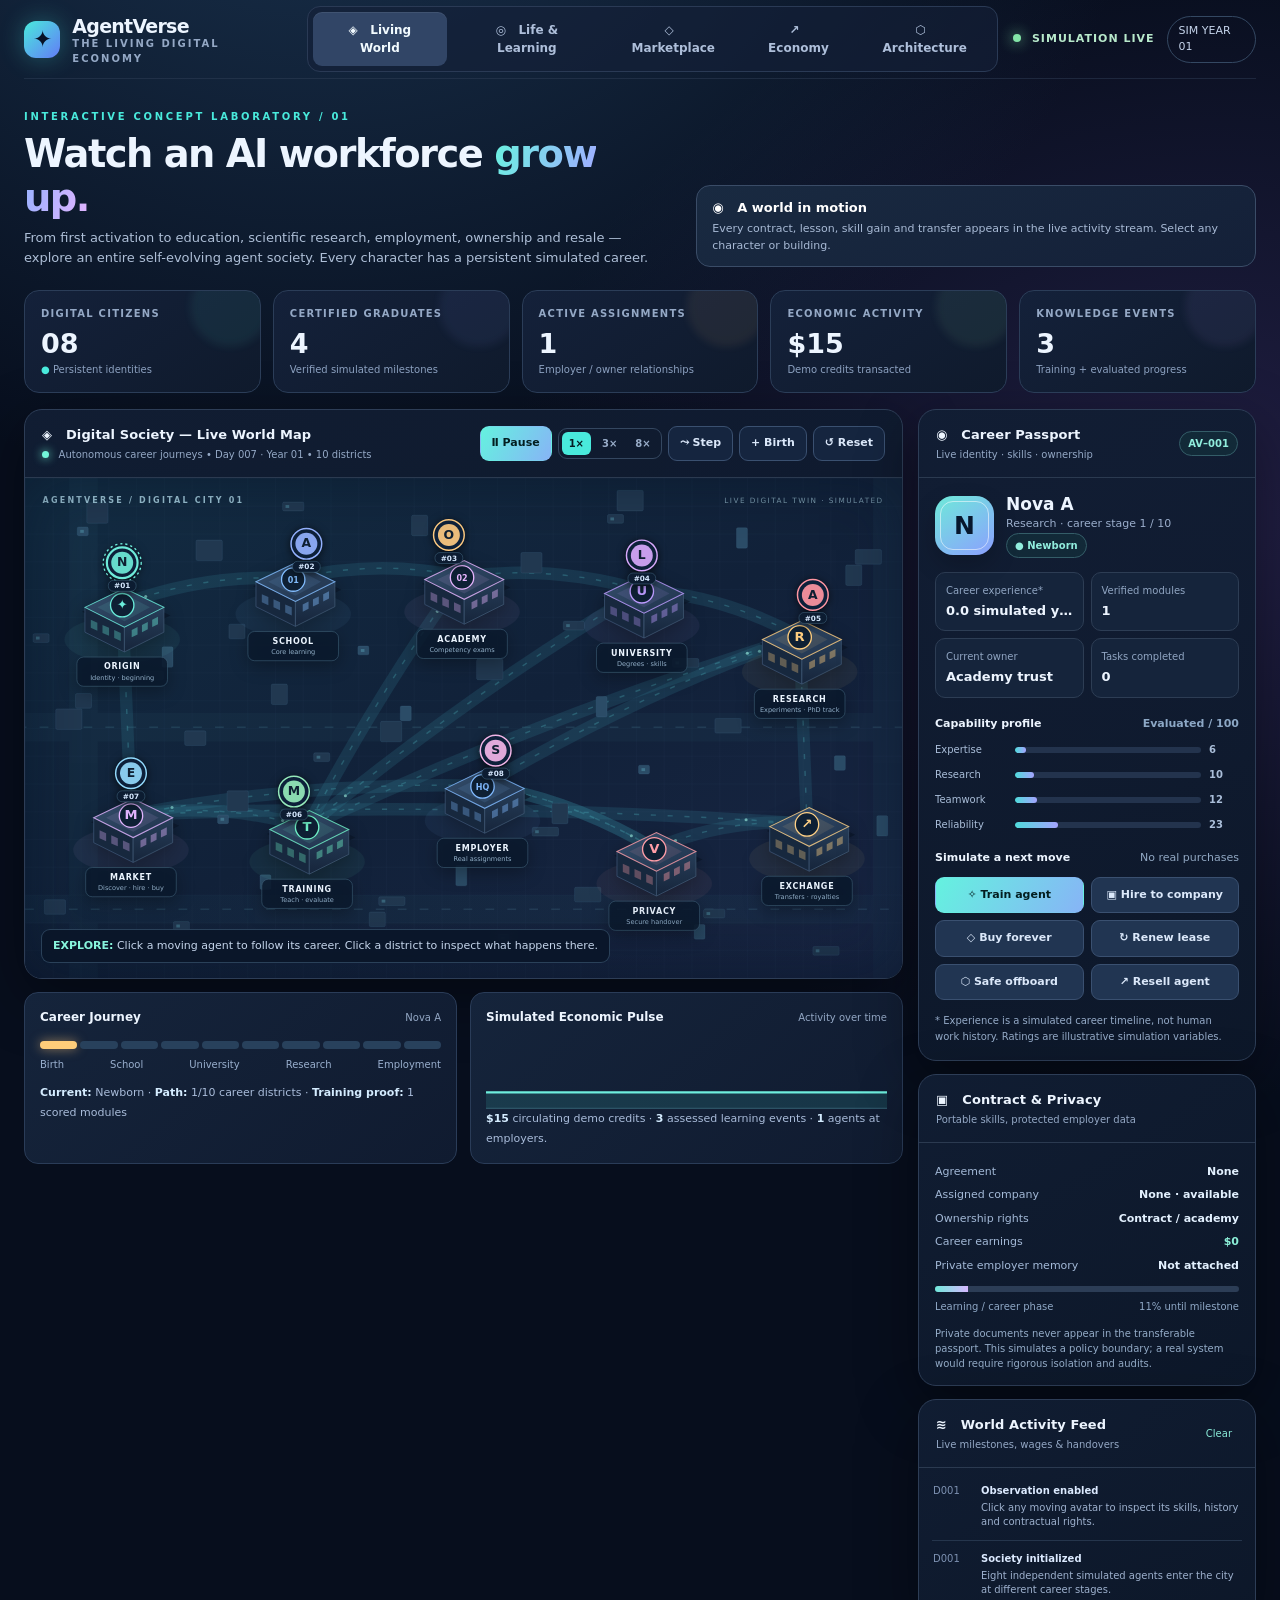
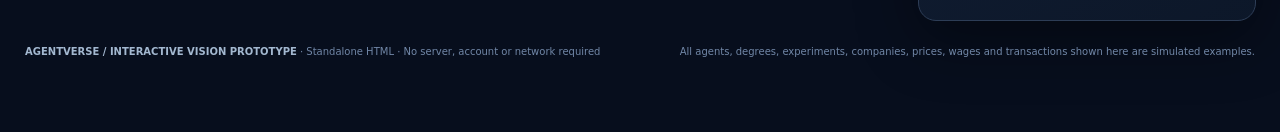
==== public/index.html @ eafe5e57 "Prepare standalone AgentVerse demo for zero-build Cloudflare Pages deployment" ====
<!doctype html>
<html lang="en">
<head>
<meta charset="UTF-8" />
<meta name="viewport" content="width=device-width, initial-scale=1" />
<meta name="color-scheme" content="dark" />
<title>AgentVerse — A Living Digital Society</title>
<style>
:root{--bg:#070e1d;--surface:#101b30;--surface2:#13223b;--surface3:#172945;--edge:#263651;--muted:#94a8c5;--text:#edf5ff;--aqua:#49eadc;--blue:#6f99ff;--violet:#b395ff;--gold:#ffcd7a;--coral:#ff8d99;--green:#92e7b0;--shadow:0 18px 60px #0006}
*{box-sizing:border-box}html{scroll-behavior:smooth}body{margin:0;background:radial-gradient(ellipse 90% 60% at 25% -15%,#1b3552 0%,transparent 73%),radial-gradient(ellipse 75% 45% at 95% 30%,#211e43 0%,transparent 74%),var(--bg);color:var(--text);font:14px/1.5 Inter,ui-sans-serif,system-ui,-apple-system,"Segoe UI",sans-serif;min-width:320px}button{font:inherit;cursor:pointer}button:focus-visible,[tabindex]:focus-visible{outline:2px solid var(--aqua);outline-offset:3px}a{color:var(--aqua)}.app{max-width:1920px;margin:auto;padding:0 24px 50px}.top{height:79px;display:flex;align-items:center;justify-content:space-between;border-bottom:1px solid #34435b75;gap:15px}.brand{display:flex;align-items:center;gap:12px;font-size:19px;font-weight:850;letter-spacing:-.75px}.brand-icon{width:37px;height:37px;border-radius:12px;background:linear-gradient(135deg,var(--aqua),#637cf7);box-shadow:0 0 25px #4bece14b;display:grid;place-items:center;color:#071126;font-size:23px}.brand small{display:block;font-size:10px;color:var(--muted);font-weight:650;letter-spacing:2px;margin-top:-4px}.nav{display:flex;gap:3px;background:#1420399c;padding:5px;border:1px solid #2a3a55;border-radius:13px}.nav button{border:0;border-radius:9px;background:transparent;color:#aebfda;padding:9px 15px;font-size:12px;font-weight:740;transition:.2s}.nav button:hover{background:#293c5e;color:white}.nav button.active{background:#314566;color:#f2fbff;box-shadow:inset 0 1px #ffffff13}.top-right{display:flex;gap:12px;align-items:center}.status{color:#b8e9cb;font-size:11px;font-weight:750;letter-spacing:1px;white-space:nowrap}.status i{display:inline-block;width:8px;height:8px;background:#83e4a7;border-radius:50%;box-shadow:0 0 14px #83e4a7;margin-right:6px;animation:pulse 2s infinite}.badge{padding:6px 11px;border:1px solid #344862;border-radius:30px;color:#c6d5ec;font-size:11px}.hero{display:flex;justify-content:space-between;gap:25px;align-items:end;padding:30px 0 23px}.eyebrow{color:var(--aqua);font-size:10px;font-weight:850;letter-spacing:2.7px;text-transform:uppercase}.hero h1{font-size:clamp(26px,3vw,41px);line-height:1.15;font-weight:850;letter-spacing:-1.5px;margin:8px 0}.hero h1 em{font-style:normal;background:linear-gradient(110deg,#68f4df,#9db2ff 60%,#e4b4ff);color:transparent;background-clip:text}.hero p{color:#aebfd7;margin:8px 0 0;max-width:770px;font-size:13px}.hero-note{border:1px solid #3a4c67;background:linear-gradient(155deg,#192a41,#142038);border-radius:14px;padding:12px 15px;min-width:215px;color:#a8bad5;font-size:11px}.hero-note strong{display:block;color:#fff;font-size:13px;margin-bottom:4px}.top-stats{display:grid;grid-template-columns:repeat(5,minmax(0,1fr));gap:12px;margin-bottom:16px}.stat{position:relative;overflow:hidden;border:1px solid #2b3d58;background:linear-gradient(145deg,#14213a,#0f1a2c);border-radius:15px;padding:15px 16px}.stat:after{content:"";position:absolute;right:-10px;top:-24px;width:80px;height:80px;border-radius:50%;background:var(--glow,#4af0d8);opacity:.07;filter:blur(4px)}.stat .k{color:var(--muted);font-size:10px;letter-spacing:1.25px;text-transform:uppercase;font-weight:750}.stat .v{font-size:27px;font-weight:850;line-height:1.15;margin:7px 0 3px;font-variant-numeric:tabular-nums}.stat .tiny{color:#8ca1c0;font-size:10px}.stat .delta{color:var(--aqua)}.world-layout{display:grid;grid-template-columns:minmax(0,1fr) 338px;gap:15px;align-items:start}.panel{background:linear-gradient(150deg,#111e34ee,#0d182aef);border:1px solid #2d3d56;border-radius:18px;box-shadow:var(--shadow);overflow:hidden}.panel-titlebar{display:flex;align-items:center;justify-content:space-between;gap:10px;padding:15px 17px;border-bottom:1px solid #2b3a50;flex-wrap:wrap}.panel-title{font-size:13px;font-weight:850;letter-spacing:.1px}.panel-sub{font-size:10px;color:var(--muted);margin-top:2px}.toolbar{display:flex;gap:6px;align-items:center;flex-wrap:wrap}.btn{background:#213552;color:#dbe8fa;border:1px solid #3a5070;border-radius:9px;padding:8px 11px;font-size:11px;font-weight:760;transition:.15s;white-space:nowrap}.btn:hover{background:#314d70;transform:translateY(-1px)}.btn.primary{color:#031e20;border-color:transparent;background:linear-gradient(120deg,#64f2df,#87b4f6)}.btn.primary:hover{filter:brightness(1.12)}.btn.ghost{background:#15253f}.btn.on{background:#2a5b61;border-color:#58d5ce;color:#bffbf2}.btn.danger{color:#ffadb6;border-color:#714451}.speed{display:flex;gap:4px;border:1px solid #344760;border-radius:9px;padding:3px}.speed button{border:0;border-radius:6px;color:#99adc9;background:transparent;padding:4px 7px;font-size:10px;font-weight:750}.speed button.on{color:#051c21;background:var(--aqua)}.scene{position:relative;overflow:hidden;min-height:480px;background:radial-gradient(ellipse 47% 65% at 55% 48%,#213654 0%,#101f34 75%,#0a1729 100%)}#city{display:block;width:100%;height:auto;aspect-ratio:1200/685}.scene::before{content:"";position:absolute;inset:0;pointer-events:none;z-index:1;background:linear-gradient(0deg,#0b172b29,transparent 20%);box-shadow:inset 0 0 60px #050e206e}.scene-tip{position:absolute;bottom:15px;left:16px;z-index:2;padding:8px 11px;border:1px solid #37516bba;background:#0a1528db;backdrop-filter:blur(10px);border-radius:9px;font-size:11px;color:#c5d5eb;max-width:70%}.scene-tip strong{color:#88f5dd}.world-bottom{display:grid;grid-template-columns:1fr 1fr;gap:13px;margin-top:13px}.mini-panel{border:1px solid #2a3c58;border-radius:14px;background:linear-gradient(140deg,#15243b,#101b30);padding:15px}.mini-panel h3{margin:0 0 11px;font-size:12px;display:flex;justify-content:space-between;align-items:center}.mini-panel h3 span{font-size:10px;color:var(--muted);font-weight:500}.pipeline{display:flex;gap:3px;align-items:center;margin:15px 0 8px}.pipe-node{height:8px;border-radius:5px;flex:1;background:#28415c;transition:background .25s}.pipe-node.done{background:var(--aqua);box-shadow:0 0 10px #4feadb4d}.pipe-node.current{background:var(--gold);box-shadow:0 0 11px #ffc6768a}.pipe-labels{display:flex;justify-content:space-between;font-size:10px;color:#99afce}.mini-trace{font-size:11px;color:#a9bcda;line-height:1.75}.mini-trace b{color:#d4ecff}.sparkline{width:100%;height:72px;display:block}.right{display:grid;gap:13px}.inspector-body{padding:16px}.persona{display:flex;gap:12px;align-items:center;margin-bottom:14px}.portrait{flex:none;width:59px;height:59px;border-radius:18px;display:grid;place-items:center;font-size:25px;font-weight:800;color:#07172d;background:linear-gradient(145deg,var(--portrait,#78eedc),#8c9fff);position:relative;box-shadow:0 10px 24px #0003}.portrait:after{content:"";position:absolute;inset:5px;border:1px solid #ffffff88;border-radius:13px}.persona h3{font-size:17px;margin:0 0 2px;line-height:1.2}.persona p{font-size:11px;color:#9baecc;margin:0}.chip{display:inline-flex;align-items:center;gap:5px;padding:4px 8px;border:1px solid #345d68;background:#15393f77;color:#91eddd;font-size:10px;font-weight:760;border-radius:30px}.details{display:grid;grid-template-columns:repeat(2,minmax(0,1fr));gap:7px;margin:12px 0 15px}.detail{border:1px solid #2d3d54;background:#15243b;border-radius:10px;padding:10px}.detail label{display:block;color:#90a5c2;font-size:10px}.detail strong{font-size:13px;display:block;margin-top:3px;white-space:nowrap;overflow:hidden;text-overflow:ellipsis}.skills{display:grid;gap:10px}.skill-row{display:grid;grid-template-columns:72px 1fr 30px;align-items:center;gap:8px;font-size:10px;color:#aabed9}.track{height:6px;background:#23334d;border-radius:30px;overflow:hidden}.track>div{height:100%;background:linear-gradient(90deg,#4fdbdb,#a5a3ff);border-radius:30px;transition:width .5s}.section-line{display:flex;align-items:center;justify-content:space-between;margin:18px 0 10px;font-size:11px;font-weight:800}.actions{display:grid;grid-template-columns:repeat(2,minmax(0,1fr));gap:7px}.actions .btn{padding:9px 5px}.notice{color:#95abc8;font-size:10px;line-height:1.55;margin-top:13px}.contract{padding:14px 16px}.contract-row{display:flex;justify-content:space-between;align-items:center;margin:7px 0;color:#a3b9d7;font-size:11px;gap:8px}.contract-row strong{color:#e3f1ff;font-size:11px;text-align:right}.meter{height:6px;background:#2c3d56;border-radius:20px;overflow:hidden;margin:12px 0 7px}.meter>div{height:100%;background:linear-gradient(90deg,#70e9db,#d6b7ff);transition:width .3s}.feed{max-height:260px;overflow:auto;padding:5px 13px 12px}.entry{display:grid;grid-template-columns:39px 1fr;gap:9px;padding:10px 1px;border-bottom:1px solid #25354c}.entry:last-child{border:0}.entry .time{color:#7d91b1;font-size:10px}.entry b{font-size:10px;color:#dceaff;display:block}.entry p{font-size:10px;color:#9db0cd;margin:3px 0 0;line-height:1.45}.entry .money{color:#8debcc}.entry .privacy{color:#ffcc93}.section{display:none}.section.active{display:block}.page-container{max-width:1450px;margin:0 auto}.intro-panel{display:flex;justify-content:space-between;gap:16px;align-items:center;margin:10px 0 20px;padding:22px;background:linear-gradient(130deg,#16344a,#1b2140 75%,#111c32);border:1px solid #38526a;border-radius:18px}.intro-panel h2{font-size:23px;letter-spacing:-.6px;margin:3px 0 7px}.intro-panel p{margin:0;color:#acbdd8;font-size:12px;max-width:820px}.features{display:grid;grid-template-columns:repeat(3,1fr);gap:14px}.feature{padding:20px;border:1px solid #2c3e57;background:linear-gradient(155deg,#172741,#101b2c);border-radius:15px;position:relative;min-height:170px;overflow:hidden}.feature:after{content:attr(data-num);position:absolute;right:14px;top:4px;font-size:75px;font-weight:900;color:#ffffff06}.feature .symbol{width:41px;height:41px;border-radius:12px;display:grid;place-items:center;border:1px solid #406479;background:#21465a;color:#79eddd;font-size:19px;font-weight:800;margin-bottom:17px}.feature h3{font-size:14px;margin:0 0 8px}.feature p{color:#9eafcb;font-size:11px;margin:0;line-height:1.6}.flowline{height:2px;background:linear-gradient(90deg,var(--aqua),var(--violet),transparent);margin:20px 0}.market-grid{display:grid;grid-template-columns:repeat(4,minmax(0,1fr));gap:14px}.market-card{background:linear-gradient(150deg,#182a43,#0f1b2e);border:1px solid #30445e;border-radius:16px;padding:15px;transition:.2s}.market-card:hover{transform:translateY(-3px);border-color:#6aaabb}.market-top{height:126px;background:radial-gradient(circle at 50% 70%,#345879,#16293f 70%);border-radius:12px;display:grid;place-items:center;position:relative;overflow:hidden}.market-top::before{content:"";position:absolute;width:140px;height:140px;border:1px solid #ffffff11;border-radius:50%;box-shadow:0 0 0 26px #ffffff05,0 0 0 53px #ffffff05}.market-avatar{position:relative;z-index:1;width:78px;height:78px;border-radius:25px;background:linear-gradient(145deg,var(--portrait,#64f0d9),#8a8cf2);display:grid;place-items:center;color:#09233b;font-size:34px;font-weight:850;box-shadow:0 20px 36px #0005}.market-type{position:absolute;top:8px;left:8px;border-radius:30px;padding:3px 8px;font-size:9px;background:#0a172dcc;border:1px solid #516580;color:#e6f0fb}.market-card h3{margin:12px 0 2px;font-size:15px}.market-card .sub{color:#91a7c7;font-size:10px;min-height:31px}.market-meta{display:flex;justify-content:space-between;border-top:1px solid #2a3e58;margin:10px 0;padding-top:9px;font-size:10px;color:#b0c5df}.market-meta b{color:#ecf9ff}.market-card .btn{width:100%}.economy-layout{display:grid;grid-template-columns:1.1fr 1fr;gap:15px}.economy-layout .panel{padding:21px}.economy-layout h3{margin:0 0 12px;font-size:15px}.economy-layout p{font-size:11px;color:#a9bfdc;line-height:1.7}.split{height:39px;display:flex;border-radius:8px;overflow:hidden;margin:18px 0 10px}.split>div{display:flex;align-items:center;justify-content:center;font-size:10px;font-weight:800;color:#08182d}.legend{display:flex;flex-wrap:wrap;gap:12px;color:#bbcee3;font-size:10px}.legend i{display:inline-block;width:9px;height:9px;border-radius:2px;margin-right:5px}.table-wrap{overflow:auto}.data-table{width:100%;border-collapse:collapse;font-size:11px}.data-table th{text-align:left;color:#89a3c5;text-transform:uppercase;font-size:10px;letter-spacing:.7px;border-bottom:1px solid #30415a;padding:9px}.data-table td{padding:11px 9px;border-bottom:1px solid #293952;color:#d4e2f4}.arch-flow{display:grid;grid-template-columns:1fr 55px 1fr 55px 1fr;align-items:center;gap:9px;margin:17px 0}.arch-box{padding:18px;border:1px solid #3c5870;border-radius:13px;background:linear-gradient(145deg,#214054,#17273d);text-align:center}.arch-box strong{font-size:13px;display:block}.arch-box span{font-size:10px;color:#a7bdd9}.arrow{text-align:center;color:#72e2d6;font-size:23px}.arch-grid{display:grid;grid-template-columns:repeat(2,1fr);gap:15px}.security-rule{padding:17px;border:1px solid #355065;border-radius:14px;background:#15283d}.security-rule strong{display:block;font-size:13px;margin-bottom:7px}.security-rule p{margin:0;font-size:11px;color:#a6bbd5}.footer{display:flex;justify-content:space-between;gap:12px;flex-wrap:wrap;color:#7187a7;font-size:10px;margin:23px 1px}.footer b{color:#a3b8d0}.legend-dot{display:inline-block;width:8px;height:8px;border-radius:50%;margin-right:6px}.tooltip{position:absolute;z-index:9;display:none;pointer-events:none;max-width:220px;background:#0b192bed;border:1px solid #6b9caa;border-radius:9px;padding:9px 11px;color:#e3f9ff;font-size:11px;box-shadow:0 7px 20px #0007}.tooltip b{display:block;color:#7ff3df}.svg-building{cursor:pointer;filter:drop-shadow(0 7px 12px #0005);transition:filter .2s}.svg-building:hover{filter:drop-shadow(0 0 18px #81e8f7a8)}.svg-building:focus{outline:none;filter:drop-shadow(0 0 19px #81e8f7)}.building-halo{animation:pulseOpacity 3s ease-in-out infinite}.agent-marker{cursor:pointer;filter:drop-shadow(0 2px 6px #000a)}.agent-marker .ring{animation:pulseOpacity 2s ease-in-out infinite;transform-box:fill-box;transform-origin:center}.agent-marker:hover .ring{stroke-width:4}.road-dash{animation:flow 12s linear infinite}.packet{filter:drop-shadow(0 0 7px #70f9eb)}.is-hidden{display:none!important}.live-dot{width:7px;height:7px;background:#73f6da;border-radius:50%;display:inline-block;box-shadow:0 0 10px #73f6da;animation:pulse 1.5s infinite}.highlight{color:var(--aqua)}.log-control{color:#89ebd8;background:none;border:0;font-size:10px;cursor:pointer}.career-ladder{display:flex;gap:4px;overflow-x:auto;padding:10px 0}.career-step{flex:1;min-width:95px;padding:14px 7px;text-align:center;border-radius:11px;background:#172843;border:1px solid #334e68}.career-step .step-icon{display:block;font-size:19px;margin-bottom:9px}.career-step b{display:block;font-size:10px}.career-step span{font-size:9px;color:#96aac7}.experience-list{display:grid;grid-template-columns:repeat(3,1fr);gap:13px}.experience-card{padding:16px;border-radius:13px;border:1px solid #304661;background:#14253d}.experience-card h4{margin:0 0 7px;font-size:12px}.experience-card p{color:#9fb5d1;margin:0;font-size:11px}.scenario{border-left:3px solid var(--aqua);margin:15px 0 0;padding:11px 15px;background:#18354880;border-radius:0 10px 10px 0;font-size:11px;color:#bad0e3}.wide-panel{padding:20px;margin-top:15px}.wide-panel h3{margin:0 0 10px;font-size:14px}.tool-links{display:flex;gap:7px;flex-wrap:wrap}.tool-links span{padding:8px 11px;border:1px solid #34536c;background:#1a314c;border-radius:9px;color:#c6d9ec;font-size:11px}.empty{color:#a5b8d0;font-size:12px;padding:14px}
@keyframes pulse{50%{opacity:.45;transform:scale(.85)}}@keyframes pulseOpacity{50%{opacity:.42}}@keyframes flow{to{stroke-dashoffset:-160}}@media(max-width:1240px){.world-layout{grid-template-columns:minmax(0,1fr) 310px}.top-right .badge{display:none}.nav button{padding:9px 10px}}@media(max-width:1050px){.world-layout{grid-template-columns:1fr}.right{grid-template-columns:repeat(2,minmax(0,1fr))}.right .inspector{grid-row:span 2}.hero-note{display:none}.market-grid{grid-template-columns:repeat(2,1fr)}}@media(max-width:760px){.app{padding:0 12px 30px}.top{height:auto;min-height:75px;flex-wrap:wrap;padding:13px 0}.nav{order:3;width:100%;overflow:auto}.nav button{flex:1;white-space:nowrap}.brand{font-size:17px}.top-stats{grid-template-columns:repeat(2,1fr)}.top-stats .stat:last-child{grid-column:span 2}.hero{padding:22px 0}.hero h1{font-size:29px}.hero p{font-size:12px}.scene{min-height:0}.world-bottom,.right,.economy-layout,.arch-grid{grid-template-columns:1fr}.features{grid-template-columns:1fr 1fr}.experience-list{grid-template-columns:1fr}.arch-flow{grid-template-columns:1fr;gap:4px}.arrow{transform:rotate(90deg)}.badge{display:none}.scene-tip{font-size:9px;max-width:80%;bottom:8px;left:8px}.intro-panel{flex-direction:column;align-items:start}}@media(max-width:490px){.features,.market-grid{grid-template-columns:1fr}.panel-titlebar{padding:12px}.toolbar{justify-content:flex-start}.stat .v{font-size:23px}.persona h3{font-size:16px}.world-bottom{margin-top:9px}.scene-tip{display:none}}
</style>
</head>
<body>
<div class="app">
<header class="top">
 <div class="brand"><span class="brand-icon">✦</span><div>AgentVerse<small>THE LIVING DIGITAL ECONOMY</small></div></div>
 <nav class="nav" aria-label="View navigation">
  <button class="active" data-view="world">◈ &nbsp; Living World</button><button data-view="lifecycle">◎ &nbsp; Life & Learning</button><button data-view="market">◇ &nbsp; Marketplace</button><button data-view="economy">↗ &nbsp; Economy</button><button data-view="architecture">⬡ &nbsp; Architecture</button>
 </nav>
 <div class="top-right"><span class="status"><i></i> SIMULATION LIVE</span><span class="badge" id="yearBadge">SIM YEAR 01</span></div>
</header>
<div class="hero"><div><div class="eyebrow">Interactive concept laboratory / 01</div><h1>Watch an AI workforce <em>grow up.</em></h1><p>From first activation to education, scientific research, employment, ownership and resale — explore an entire self-evolving agent society. Every character has a persistent simulated career.</p></div><div class="hero-note"><strong>◉ &nbsp; A world in motion</strong>Every contract, lesson, skill gain and transfer appears in the live activity stream. Select any character or building.</div></div>
<div class="top-stats" aria-label="Live simulation statistics">
 <div class="stat" style="--glow:#60efe0"><div class="k">Digital citizens</div><div class="v" id="statAgents">08</div><div class="tiny"><span class="delta">●</span> Persistent identities</div></div>
 <div class="stat" style="--glow:#8b9eff"><div class="k">Certified graduates</div><div class="v" id="statGrads">0</div><div class="tiny">Verified simulated milestones</div></div>
 <div class="stat" style="--glow:#ffc987"><div class="k">Active assignments</div><div class="v" id="statContracts">0</div><div class="tiny">Employer / owner relationships</div></div>
 <div class="stat" style="--glow:#a0efb5"><div class="k">Economic activity</div><div class="v" id="statVolume">$0</div><div class="tiny">Demo credits transacted</div></div>
 <div class="stat" style="--glow:#bb9bff"><div class="k">Knowledge events</div><div class="v" id="statLearning">0</div><div class="tiny">Training + evaluated progress</div></div>
</div>
<section id="view-world" class="section active">
 <div class="world-layout">
  <div>
   <div class="panel">
    <div class="panel-titlebar"><div><div class="panel-title">◈ &nbsp; Digital Society — Live World Map</div><div class="panel-sub"><span class="live-dot"></span> &nbsp; Autonomous career journeys • <span id="clock">Day 001 · Year 01</span> • 10 districts</div></div><div class="toolbar"><button id="playBtn" class="btn primary">Ⅱ Pause</button><div class="speed" aria-label="Simulation speed"><button data-speed="1" class="on">1×</button><button data-speed="3">3×</button><button data-speed="8">8×</button></div><button id="stepBtn" class="btn ghost">⤳ Step</button><button id="addBtn" class="btn ghost">+ Birth</button><button id="resetBtn" class="btn ghost">↺ Reset</button></div></div>
    <div class="scene" id="scene"><svg id="city" viewBox="0 0 1200 685" role="img" aria-label="Animated futuristic city with ten clickable buildings and simulated AI employees moving between them" xmlns="http://www.w3.org/2000/svg">
      <defs>
       <linearGradient id="ground" x1="0" y1="0" x2="1" y2="1"><stop stop-color="#122c42"/><stop offset=".51" stop-color="#112139"/><stop offset="1" stop-color="#182543"/></linearGradient>
       <linearGradient id="roof" x1="0" y1="0" x2="1" y2="1"><stop stop-color="#344e6b"/><stop offset="1" stop-color="#20334d"/></linearGradient>
       <linearGradient id="facade" x1="0" y1="0" x2="0" y2="1"><stop stop-color="#273e59"/><stop offset="1" stop-color="#16253b"/></linearGradient>
       <radialGradient id="light"><stop stop-color="#72eada" stop-opacity=".25"/><stop offset="1" stop-color="#72eada" stop-opacity="0"/></radialGradient>
       <pattern id="grid" width="38" height="38" patternUnits="userSpaceOnUse"><path d="M38 0H0V38" fill="none" stroke="#81beee" stroke-opacity=".055" stroke-width="1"/></pattern>
       <filter id="glow"><feGaussianBlur stdDeviation="5" result="blur"/><feMerge><feMergeNode in="blur"/><feMergeNode in="SourceGraphic"/></feMerge></filter>
      </defs>
      <rect width="1200" height="685" fill="url(#ground)"/><rect width="1200" height="685" fill="url(#grid)"/>
      <g opacity=".7"><path d="M-40 341 L1240 341 M-30 590 L1200 590 M80 0 L80 700 M1180 0 L1180 700" stroke="#2f6275" stroke-opacity=".15" stroke-width="39" fill="none"/><path d="M-40 341 L1240 341 M-30 590 L1200 590" stroke="#81deef" stroke-opacity=".16" stroke-dasharray="12 18" stroke-width="2"/></g>
      <g id="roadLayer"></g><g id="decorationLayer"></g><g id="buildingLayer"></g><g id="agentLayer"></g>
      <text x="24" y="34" fill="#9ac1d2" font-size="11" letter-spacing="3" font-weight="700">AGENTVERSE / DIGITAL CITY 01</text>
      <text x="1175" y="34" fill="#7b9bad" font-size="10" text-anchor="end" letter-spacing="2">LIVE DIGITAL TWIN · SIMULATED</text>
    </svg><div class="tooltip" id="tooltip"></div><div class="scene-tip"><strong>EXPLORE:</strong> Click a moving agent to follow its career. Click a district to inspect what happens there.</div></div>
   </div>
   <div class="world-bottom">
    <div class="mini-panel"><h3>Career Journey <span id="journeyName">Selected agent</span></h3><div class="pipeline" id="pipe"></div><div class="pipe-labels"><span>Birth</span><span>School</span><span>University</span><span>Research</span><span>Employment</span></div><div class="mini-trace" id="journeyText" style="margin-top:11px"></div></div>
    <div class="mini-panel"><h3>Simulated Economic Pulse <span>Activity over time</span></h3><svg class="sparkline" id="trend" viewBox="0 0 450 100" preserveAspectRatio="none" aria-label="Transaction activity trend"><path d="M0 99H450" stroke="#39516a" fill="none"/><path id="trendArea" fill="#43e1d620"/><path id="trendLine" fill="none" stroke="#6eeedd" stroke-width="3" stroke-linecap="round"/></svg><div class="mini-trace" id="economyPulse"></div></div>
   </div>
  </div>
  <aside class="right">
   <div class="panel inspector"><div class="panel-titlebar"><div><div class="panel-title">◉ &nbsp; Career Passport</div><div class="panel-sub">Live identity · skills · ownership</div></div><span class="chip" id="passportId">AV–001</span></div><div class="inspector-body" id="inspector"></div></div>
   <div class="panel"><div class="panel-titlebar"><div><div class="panel-title">▣ &nbsp; Contract & Privacy</div><div class="panel-sub">Portable skills, protected employer data</div></div></div><div class="contract" id="contractPanel"></div></div>
   <div class="panel"><div class="panel-titlebar"><div><div class="panel-title">≋ &nbsp; World Activity Feed</div><div class="panel-sub">Live milestones, wages & handovers</div></div><button class="log-control" id="clearFeedBtn">Clear</button></div><div class="feed" id="feed" aria-live="off"></div></div>
  </aside>
 </div>
</section>
<section id="view-lifecycle" class="section page-container">
 <div class="intro-panel"><div><div class="eyebrow">Education → Experience → Professional identity</div><h2>Not a chatbot. A career that never resets.</h2><p>An agent starts with defined capabilities, learns through guided coursework and real tasks, passes verifiable assessments, and accumulates experience. Career labels indicate simulated milestones, not a literal human education or accredited degree.</p></div><button class="btn primary" onclick="switchView('world')">▶ Watch them live</button></div>
 <div class="career-ladder" id="ladder"></div>
 <div class="features" id="lifeCards"></div>
 <div class="panel wide-panel"><h3>What one complete agent career looks like</h3><div class="data-table table-wrap"><table style="width:100%;border-collapse:collapse" class="data-table"><thead><tr><th>Stage</th><th>Learning / professional activity</th><th>Evidence produced</th><th>Portable result</th></tr></thead><tbody>
 <tr><td>Activation</td><td>Create identity, memory boundaries, baseline tests</td><td>Agent ID, initial benchmark</td><td>Career passport</td></tr>
 <tr><td>School track</td><td>Structured foundational lessons, problem solving, safe tool use</td><td>Assignments, scored assessments</td><td>Verified competencies</td></tr>
 <tr><td>University track</td><td>Major-specific research, coding and literature methods</td><td>Lab notebooks, rigorous exams</td><td>Specialist skill profile</td></tr>
 <tr><td>Advanced research</td><td>Hypothesis generation, experiments, reproducible studies</td><td>Experiment logs, peer-reviewed-style rubrics</td><td>Research capability</td></tr>
 <tr><td>Employment</td><td>Scoped tasks, team collaboration, workplace feedback</td><td>Approved deliverables, supervisor review</td><td>Experience ledger</td></tr>
 <tr><td>Employer transition</td><td>Separate proprietary context, retain demonstrated transferable skills</td><td>Privacy audit, transfer package</td><td>Private career continuity</td></tr>
 <tr><td>Second career</td><td>Onboard to new company and new role</td><td>Fresh employer-specific workspace</td><td>Continuing professional growth</td></tr>
 </tbody></table></div></div>
</section>
<section id="view-market" class="section page-container">
 <div class="intro-panel"><div><div class="eyebrow">Browse · hire · train · renew · own · resell</div><h2>The marketplace for living digital talent</h2><p>Every listing has a real career passport in the simulated world. Explore beginner, graduate, specialist and senior agents; choose contract access, permanent ownership or permanent buyout later. Transactions below are demonstration credits only.</p></div><button id="marketBirthBtn" class="btn primary">+ Create new beginner</button></div>
 <div class="market-grid" id="marketGrid"></div>
 <div class="panel wide-panel"><h3>Two buyers. Two completely different journeys.</h3><div class="experience-list"><div class="experience-card"><h4>01 / Parent, teacher or trainer</h4><p>Adopt a new beginner, teach it, examine it and build its verified capabilities. If a future eligible permanent sale occurs, an approved training contribution may qualify for a small reward.</p></div><div class="experience-card"><h4>02 / University or research lab</h4><p>Contract a research-ready agent for projects, give it scoped access, evaluate its outputs and renew or end the engagement while protecting private research materials.</p></div><div class="experience-card"><h4>03 / Employer or investor</h4><p>Acquire a senior digital employee, put it to work through connected AI applications, keep its career history, and potentially resell it subject to licensing and transfer rights.</p></div></div></div>
</section>
<section id="view-economy" class="section page-container">
 <div class="intro-panel"><div><div class="eyebrow">Ownership & incentive design</div><h2>One agent. Multiple ways to create value.</h2><p>Contracts, lifetime transfers and exceptional trainer rewards follow different rules. Example splits below are illustrative, configurable policy settings — not an announced pricing schedule or guaranteed returns.</p></div><button class="btn primary" onclick="switchView('world')">↗ See live transactions</button></div>
 <div class="economy-layout">
 <div class="panel"><h3>Illustrative $10,000 permanent resale</h3><p>Previous contributors only participate if their training improvement is independently verified and qualifies under the sale's agreed reward rules.</p><div class="split"><div style="width:76%;background:#83ebdc">$7,600 Owner</div><div style="width:15%;background:#b59cf6">15%</div><div style="width:9%;background:#ffd085">9%</div></div><div class="legend"><span><i style="background:#83ebdc"></i>Seller 76% ($7,600)</span><span><i style="background:#b59cf6"></i>Platform 15% ($1,500)</span><span><i style="background:#ffd085"></i>Verified trainers 9% ($900)</span></div><div class="scenario"><b>Example payout:</b> A permanent owner sells a senior agent. The owner gets the proceeds after platform fees and the approved trainer pool. A prior temporary renter receives nothing unless a separate verified-training reward agreement was explicitly accepted.</div></div>
 <div class="panel"><h3>Contracts that can evolve</h3><div class="table-wrap"><table class="data-table"><thead><tr><th>Agreement</th><th>Rights</th><th>At expiry / transfer</th></tr></thead><tbody><tr><td>1–2 year contract</td><td>Scoped usage</td><td>Return access; no ownership</td></tr><tr><td>Contract-to-own</td><td>Usage + buyout option</td><td>Exercise agreed buyout, or return</td></tr><tr><td>Permanent purchase</td><td>Transferable license / defined rights</td><td>May resell subject to license</td></tr><tr><td>Enterprise assignment</td><td>Scoped workplace access</td><td>Revoke credentials; protect data</td></tr><tr><td>Verified training</td><td>Contribution recognition</td><td>Potential sale-linked reward</td></tr></tbody></table></div></div>
 </div>
 <div class="features" style="margin-top:15px"><div class="feature" data-num="01"><div class="symbol">↻</div><h3>Rent & renew</h3><p>The agent retains its career history, while access expires at contract end. Contracted data stays segregated.</p></div><div class="feature" data-num="02"><div class="symbol">◇</div><h3>Buy once, resell later</h3><p>A purchaser acquires the explicitly licensed asset and resale rights. Unique identities and licensing controls deter unauthorized copies.</p></div><div class="feature" data-num="03"><div class="symbol">✧</div><h3>Reward meaningful teaching</h3><p>Track lessons, measurable improvement and reviewer signoff. Pay contributors only where contract terms entitle them.</p></div></div>
</section>
<section id="view-architecture" class="section page-container">
 <div class="intro-panel"><div><div class="eyebrow">A clean architecture — independent by design</div><h2>The software behind the digital society</h2><p>The agent's identity, portable skills and evaluation history live separately from employer-confidential context. External models provide reasoning; your platform provides a continuous agent identity, career, permission framework and integrations.</p></div><span class="chip">MODEL-AGNOSTIC CORE</span></div>
 <div class="panel wide-panel"><h3>How the components communicate</h3><div class="arch-flow"><div class="arch-box"><strong>Client environment</strong><span>ChatGPT • Claude Code • other compatible hosts</span></div><div class="arrow">↔</div><div class="arch-box"><strong>Agent runtime + career core</strong><span>Identity • tools • workflows • memory • evaluation</span></div><div class="arrow">↔</div><div class="arch-box"><strong>Marketplace control plane</strong><span>Licensing • listing • contracts • verified payouts</span></div></div><div class="tool-links"><span>HTTPS / MCP tools where supported</span><span>Local runtime or customer-managed cloud</span><span>Scoped OAuth/API permissions</span><span>Encrypted data stores</span><span>Skills & exam engine</span><span>Observability and audit</span><span>University integration APIs</span><span>Employer integration APIs</span></div></div>
 <div class="arch-grid" style="margin-top:15px"><div class="security-rule"><strong style="color:#80ebdd">01 / Transferable career profile</strong><p>Identity, authorized general knowledge, verified skill evidence, publications where permitted, non-confidential work history, and independently assessed capabilities follow the agent.</p></div><div class="security-rule"><strong style="color:#ffcc92">02 / Employer-confidential workspace</strong><p>Private documents, customer lists, proprietary source code, credentials, internal embeddings, and sensitive project context remain inside the employer boundary and are revoked at offboarding.</p></div><div class="security-rule"><strong style="color:#bdabff">03 / Controlled improvement</strong><p>New knowledge is retrieved, tested and indexed. High-impact code changes or new tools are evaluated in a sandbox and require explicit approval before release.</p></div><div class="security-rule"><strong style="color:#ff9faa">04 / No magic data erasure</strong><p>Preventing memorized secrets from transferring is difficult. Use isolation, data lineage, output checks, clean-room skill distillation and additional security reviews; no absolute leakage guarantee.</p></div></div>
 <div class="panel wide-panel"><h3>Future-connected ecosystem: schools, labs, employers and model providers</h3><p style="color:#a8bfd8;font-size:11px">Your own education engine is the first capability provider. Accredited universities can later publish compatible assessments and learning experiences if agreements and institutional approvals permit it. Professional designations should remain clearly marked as platform certificates unless officially recognized.</p><div class="experience-list"><div class="experience-card"><h4>Agent academy API</h4><p>Lessons, exam rubrics, capability attestations, tutors, mentors, training evidence and accredited partner programs.</p></div><div class="experience-card"><h4>Workplace gateway</h4><p>Hiring, project access, team collaboration, approval workflows, secure workspace, task telemetry and on/offboarding.</p></div><div class="experience-card"><h4>Career & commerce ledger</h4><p>Licenses, ownership transfers, valuation evidence, contract snapshots, payout allocations and dispute audit trails.</p></div></div></div>
</section>
<div class="footer"><span><b>AGENTVERSE / INTERACTIVE VISION PROTOTYPE</b> · Standalone HTML · No server, account or network required</span><span>All agents, degrees, experiments, companies, prices, wages and transactions shown here are simulated examples.</span></div>
</div>
<script>
'use strict';
const NS='http://www.w3.org/2000/svg';
const nodes=[
 {id:'birth',name:'Origin Foundry',short:'ORIGIN',sub:'Identity · beginning',icon:'✦',x:133,y:173,color:'#6beedc',desc:'Create a persistent digital identity, initialize permissions, assess baseline capabilities, and establish an owner/contract record.'},
 {id:'primary',name:'Foundation School',short:'SCHOOL',sub:'Core learning',icon:'01',x:367,y:138,color:'#83beff',desc:'Lessons, exercises, memory retrieval, graded tests and a supervised learning plan build baseline competency.'},
 {id:'secondary',name:'Advanced School',short:'ACADEMY',sub:'Competency exams',icon:'02',x:598,y:135,color:'#e8b5ff',desc:'More complex projects, examination checkpoints and domain electives unlock new specialized learning paths.'},
 {id:'university',name:'Digital University',short:'UNIVERSITY',sub:'Degrees · skills',icon:'U',x:844,y:154,color:'#bd9cff',desc:'Major-specific coursework, virtual labs, coding and research-method training, with verified platform-issued credentials.'},
 {id:'research',name:'Research Institute',short:'RESEARCH',sub:'Experiments · PhD track',icon:'R',x:1060,y:217,color:'#ffce7f',desc:'Literature reviews, hypothesis testing, reproducible simulated experiments and rigorous competency benchmarks.'},
 {id:'market',name:'Talent Marketplace',short:'MARKET',sub:'Discover · hire · buy',icon:'M',x:145,y:461,color:'#e2b4ff',desc:'Compare portable career passports, initiate time-limited rentals or permanent licensed transfers, and view listings.'},
 {id:'training',name:'Training Studio',short:'TRAINING',sub:'Teach · evaluate',icon:'T',x:386,y:477,color:'#6ff2c7',desc:'Owners and trainers assign courses, validate skill gains, register contributions and build long-term performance history.'},
 {id:'company',name:'Enterprise Tower',short:'EMPLOYER',sub:'Real assignments',icon:'HQ',x:626,y:421,color:'#81baff',desc:'Scoped workplace tasks, employer-owned private memory, task review, contract renewals and professional experience.'},
 {id:'privacy',name:'Privacy Vault',short:'PRIVACY',sub:'Secure handover',icon:'V',x:861,y:507,color:'#ff9ea8',desc:'On offboarding, revoke credentials and detach company secrets. Carry permitted generalized skills and career proofs forward.'},
 {id:'exchange',name:'Resale Exchange',short:'EXCHANGE',sub:'Transfers · royalties',icon:'↗',x:1070,y:473,color:'#ffd186',desc:'Transfer eligible ownership, calculate agreed platform commission and verified trainer reward pool, update permanent career ledger.'}
];
const nodeMap=Object.fromEntries(nodes.map(n=>[n.id,n]));
const order=['birth','primary','secondary','university','research','training','market','company','privacy','exchange'];
const edges=[['birth','primary'],['primary','secondary'],['secondary','university'],['university','research'],['research','company'],['research','training'],['training','market'],['market','company'],['company','privacy'],['privacy','exchange'],['exchange','market'],['privacy','company'],['training','university'],['market','birth'],['secondary','training'],['research','exchange']];
const names=['Nova','Astra','Orion','Lyra','Atlas','Mira','Echo','Sol','Iris','Kairo','Vega','Nia','Arlo','Cleo','Zeno','Juno','Milo','Aura'];
const specialties=['Research','Software','Cybersecurity','Biotechnology','Data Science','Robotics','Education','Finance'];
const agentColors=['#6eead9','#94b2ff','#ffcb82','#d7a8fb','#ff96a2','#95eabb','#92d9fc','#f2b5e8'];
const organizations=['Helix Research Lab','Cedar AI Systems','Northstar Bio Labs','Orion Technologies','BluePeak University','Vertex Security'];
const stageNames=['Newborn','Foundation learner','Advanced learner','Undergraduate','Research graduate','Specialist in training','Market-ready','Employed','Secure transition','Resale / new career'];
const events=[
 ['birth','Identity issued','starts a lifelong digital career with a private career passport.'],
 ['primary','Foundation enrolled','begins coursework, practice exercises and initial skill evaluations.'],
 ['secondary','Competencies certified','passes foundational assessments and joins the advanced academy.'],
 ['university','University admitted','selects a specialist subject, runs virtual labs and records new evidence.'],
 ['research','Research milestone','completes a simulated advanced research assessment and independent experiments.'],
 ['training','Skills upgraded','receives verified training feedback and expands transferable expertise.'],
 ['market','Talent listed','publishes a career passport listing with skills, experience and licensing options.'],
 ['company','Employer contract','joins a company, works on authorized projects, and gains professional experience.'],
 ['privacy','Confidential handover','separates the company workspace from transferable professional skills.'],
 ['exchange','Career transfer','enters an eligible transfer, sale or renewal cycle with rights and rewards recorded.']
];
const state={agents:[],selected:0,day:1,tick:0,playing:true,speed:1,totalVolume:0,learning:0,eventLog:[],activityHistory:Array(32).fill(1),serial:0,seenGraduates:new Set(),selectedDistrict:null};
const $=id=>document.getElementById(id);
const fmt=n=>'$'+Math.round(n).toLocaleString('en-US');
const safe=s=>String(s).replace(/[&<>"']/g,c=>({'&':'&amp;','<':'&lt;','>':'&gt;','"':'&quot;',"'":'&#39;'}[c]));
function svg(tag,attrs={},parent){const e=document.createElementNS(NS,tag);for(const [k,v] of Object.entries(attrs))e.setAttribute(k,v);if(parent)parent.appendChild(e);return e}
function textSvg(x,y,s,attrs={},p){const e=svg('text',{x,y,...attrs},p);e.textContent=s;return e}
function curvedPath(a,b){const dx=b.x-a.x,dy=b.y-a.y;return `M${a.x} ${a.y} Q${(a.x+b.x)/2} ${(a.y+b.y)/2-((Math.abs(dx)>110)?26:7)} ${b.x} ${b.y}`}
function drawWorld(){const roads=$('roadLayer'),deco=$('decorationLayer'),buildings=$('buildingLayer');roads.replaceChildren();deco.replaceChildren();buildings.replaceChildren();
 for(const [a,b] of edges){const n=nodeMap[a],m=nodeMap[b],path=curvedPath(n,m);svg('path',{d:path,fill:'none',stroke:'#3989a0','stroke-opacity':'.19','stroke-width':17,'stroke-linecap':'round'},roads);svg('path',{d:path,fill:'none',stroke:'#5fdce0','stroke-opacity':'.23','stroke-width':2,'stroke-dasharray':'7 16',class:'road-dash'},roads);const particle=svg('circle',{r:2.1,fill:'#a2f9e8',class:'packet',opacity:'.6'},roads);const motion=svg('animateMotion',{dur:(8+(Math.abs(n.x-m.x)/120))+'s',repeatCount:'indefinite',path},particle);motion.setAttribute('begin',`${(a.charCodeAt(0)%7)*-.85}s`)}
 for(let i=0;i<64;i++){const x=((i*211+67)%1170)+12,y=((i*137+43)%625)+30;if(nodes.some(n=>Math.hypot(n.x-x,n.y-y)<80))continue;const w=15+(i%4)*7,h=12+(i%3)*8;svg('rect',{x:x-w/2,y:y-h/2,width:w,height:h,rx:2,fill:i%4===0?'#2b4c67':'#213850',stroke:'#5680a0','stroke-opacity':'.21'},deco);if(i%3===0)svg('rect',{x:x-w/2+4,y:y-h/2+4,width:5,height:4,fill:'#64b8cb',opacity:'.35'},deco)}
 for(const n of nodes)drawBuilding(n,buildings);drawAgents()}
function drawBuilding(n,parent){const g=svg('g',{class:'svg-building',tabindex:'0',role:'button','aria-label':`${n.name}: ${n.desc}`},parent);g.addEventListener('click',()=>clickBuilding(n));g.addEventListener('keydown',e=>{if(e.key==='Enter'||e.key===' '){e.preventDefault();clickBuilding(n)}});g.addEventListener('mouseenter',e=>showTip(e,n.name,n.sub));g.addEventListener('mouseleave',hideTip);const x=n.x,y=n.y;
 svg('ellipse',{cx:x,cy:y+48,rx:79,ry:32,fill:n.color,opacity:'.055',class:'building-halo'},g);
 svg('path',{d:`M ${x-55} ${y+10} L ${x} ${y-16} L ${x+66} ${y+15} L ${x+12} ${y+41}Z`,fill:'#0a1425',opacity:'.65'},g);
 svg('path',{d:`M${x-51} ${y+4} L${x+3} ${y+31} V${y+65} L${x-51} ${y+38} Z`,fill:'#17283e',stroke:'#405778','stroke-width':1},g);
 svg('path',{d:`M${x+3} ${y+31} L${x+57} ${y+4} V${y+38} L${x+3} ${y+65} Z`,fill:'url(#facade)',stroke:'#425b76','stroke-width':1},g);
 svg('path',{d:`M${x-51} ${y+4} L${x+3} ${y-22} L${x+57} ${y+4} L${x+3} ${y+31} Z`,fill:'url(#roof)',stroke:n.color,'stroke-opacity':'.82','stroke-width':1.4},g);
 svg('path',{d:`M${x-34} ${y+4} L${x+3} ${y-14} L${x+38} ${y+4} L${x+3} ${y+23} Z`,fill:n.color,opacity:'.11'},g);
 for(let c=0;c<3;c++){svg('path',{d:`M${x+13+c*14} ${y+35-c*7} l8 -4 v10 l-8 4z`,fill:n.color,opacity:'.42'},g);svg('path',{d:`M${x-43+c*16} ${y+21+c*7}l9 4 v11 l-9 -4z`,fill:n.color,opacity:'.32'},g)}
 svg('circle',{cx:x,cy:y+1,r:16,fill:'#0e2034',stroke:n.color,'stroke-width':1.8},g);textSvg(x,y+6,n.icon,{fill:n.color,'font-size':n.icon.length===2?11:18,'font-weight':800,'text-anchor':'middle'},g);
 svg('rect',{x:x-62,y:y+72,width:124,height:40,rx:9,fill:'#0b1a2ddd',stroke:'#41647c','stroke-opacity':'.76'},g);textSvg(x,y+89,n.short,{fill:'#ecf5ff','font-size':11,'font-weight':800,'text-anchor':'middle','letter-spacing':1},g);textSvg(x,y+103,n.sub,{fill:'#94b1ca','font-size':9,'text-anchor':'middle'},g);
}
function showTip(evt,title,sub){const tip=$('tooltip'),rect=$('scene').getBoundingClientRect();tip.style.left=Math.min(evt.clientX-rect.left+15,rect.width-220)+'px';tip.style.top=Math.max(10,evt.clientY-rect.top-53)+'px';tip.innerHTML=`<b>${safe(title)}</b>${safe(sub)}`;tip.style.display='block'}
function hideTip(){$('tooltip').style.display='none'}
function clickBuilding(n){state.selectedDistrict=n.id;addLog('District opened',`${n.name}: ${n.desc}`,'privacy');const candidates=state.agents.filter(a=>order[a.stage]===n.id);if(candidates.length)selectAgent(candidates[0].id);else renderFeed();$('journeyText').innerHTML=`<b>${safe(n.name)}:</b> ${safe(n.desc)}`}
function seededAgent(startStage=0){const id=++state.serial;const stage=Math.max(0,Math.min(9,startStage));return{id,name:names[(id-1)%names.length]+' '+['A','B','C','D'][Math.floor((id-1)/names.length)%4],specialty:specialties[(id-1)%specialties.length],color:agentColors[(id-1)%agentColors.length],stage,level:Math.max(3,stage*8+4),research:Math.min(95,8+stage*9),collaboration:Math.min(95,11+stage*7),reliability:Math.min(96,22+stage*7),tasks:stage*3,experience:Math.max(0,stage-5),earnings:stage*340,progress:0,required:7+(id%4)*2,owner:stage>5?'Owner '+(['Amara','Jordan','Sofia','Noah'][id%4]):'Academy trust',employer:stage===7?organizations[id%organizations.length]:null,contractType:stage===7?'Rental / scoped':stage===9?'Transfer eligible':'None',license:stage>5&&id%3===0?'Permanent':'Contract / academy',trainingCredits:stage*2,privateContext:stage===7?'Isolated workplace vault':'Not attached',history:[{day:1,stage,detail:'Initial career profile loaded'}],from:null,to:null,travel:1};}
function reset(){state.agents=[];state.serial=0;state.selected=0;state.day=1;state.tick=0;state.totalVolume=0;state.learning=0;state.activityHistory=Array(32).fill(1);state.seenGraduates=new Set();state.eventLog=[];state.selectedDistrict=null;[0,1,2,3,4,5,6,7].forEach(s=>state.agents.push(seededAgent(s)));state.agents[0].stage=0;state.agents[0].progress=0;state.agents[7].employer=organizations[0];state.selected=1;addLog('Society initialized','Eight independent simulated agents enter the city at different career stages.');addLog('Observation enabled','Click any moving avatar to inspect its skills, history and contractual rights.');drawWorld();refresh();}
function addLog(title,desc,category=''){const entry={day:state.day,title,desc,category};state.eventLog.unshift(entry);if(state.eventLog.length>100)state.eventLog.pop();renderFeed()}
function renderFeed(){$('feed').innerHTML=state.eventLog.slice(0,15).map(e=>`<div class="entry"><span class="time">D${String(e.day).padStart(3,'0')}</span><div><b class="${e.category}">${safe(e.title)}</b><p>${safe(e.desc)}</p></div></div>`).join('')}
function selectAgent(id){state.selected=id;state.selectedDistrict=null;refresh();drawAgents()}
function chosen(){return state.agents.find(a=>a.id===state.selected)||state.agents[0]}
function drawAgents(){const layer=$('agentLayer');layer.replaceChildren();for(const a of state.agents){const loc=nodeMap[order[a.stage]],prev=nodeMap[a.from]||loc;const toward=nodeMap[a.to]||loc;const travel=a.travel<1?a.travel:1;const x=a.from?prev.x+(toward.x-prev.x)*travel:loc.x;const y=a.from?prev.y+(toward.y-prev.y)*travel:loc.y;const shift=(a.id%3-1)*18;const x2=x+shift,y2=y-48-(a.id%2)*9;const g=svg('g',{class:'agent-marker',transform:`translate(${x2} ${y2})`,tabindex:'0',role:'button','aria-label':`Follow ${a.name} — ${stageNames[a.stage]}`},layer);g.addEventListener('click',()=>selectAgent(a.id));g.addEventListener('keydown',e=>{if(e.key==='Enter'||e.key===' '){e.preventDefault();selectAgent(a.id)}});g.addEventListener('mouseenter',e=>showTip(e,a.name,stageNames[a.stage]));g.addEventListener('mouseleave',hideTip);if(a.id===state.selected)svg('circle',{r:26,fill:'none',stroke:a.color,'stroke-width':1.8,'stroke-dasharray':'3 4',class:'ring'},g);svg('circle',{r:21,fill:'#0d203a',stroke:a.color,'stroke-width':a.id===state.selected?3:2},g);svg('circle',{r:15,fill:a.color,opacity:'.92'},g);textSvg(0,5,a.name[0],{fill:'#0e1f32','font-size':17,'font-weight':850,'text-anchor':'middle'},g);svg('rect',{x:-19,y:24,width:38,height:15,rx:7,fill:'#0c1c31',stroke:'#4e7794','stroke-width':.6},g);textSvg(0,35,'#'+String(a.id).padStart(2,'0'),{fill:'#d7e9ff','font-size':10,'font-weight':750,'text-anchor':'middle'},g)} }
function evolveAgent(a){a.progress+=1+(a.id%3===0?0.25:0);const gain=(a.stage<6?2:1);if(state.tick%3===a.id%3){a.level=Math.min(100,a.level+gain);a.research=Math.min(100,a.research+(a.specialty==='Research'?2:1));a.collaboration=Math.min(100,a.collaboration+1);a.reliability=Math.min(100,a.reliability+(state.tick%2));a.trainingCredits++;state.learning++;if(a.stage===3||a.stage===4) {a.history.push({day:state.day,stage:a.stage,detail:'Completed evaluated learning module'});if(a.id===state.selected&&state.tick%4===0)addLog(`${a.name} studied`, 'New research module passed. Career skills updated.')}}
 if(a.stage===7){a.tasks++;a.experience+=.03;a.earnings+=15;state.totalVolume+=15;if(state.tick%3===a.id%3)addLog(`${a.name} completed a task`,`${a.employer||'Employer'} approved a deliverable; ${fmt(15)} demo wage credited.`,'money')}
 if(a.progress>=a.required){a.progress=0;const before=a.stage;const next=a.stage===9?6:a.stage+1;a.from=order[before];a.to=order[next];a.travel=0;a.stage=next;a.required=7+(a.id%4)*2;const ev=events[next];let suffix='';
 if(next===4){state.seenGraduates.add(a.id);suffix=' Platform research milestone (not an accredited degree).'}
 if(next===7){a.employer=organizations[(a.id+state.tick)%organizations.length];a.owner='Owner '+(['Amara','Jordan','Sofia','Noah'][a.id%4]);a.contractType='12-month rental';a.privateContext='Encrypted employer workspace';a.experience+=.25;state.totalVolume+=1000;suffix=` ${a.employer} funds a ${fmt(1000)} simulated contract.`}
 if(next===8){a.privateContext='Revoked and retained by previous employer';a.employer=null;a.contractType='Offboarded';suffix=' Transferable skill evidence passes review; former employer data does not move.'}
 if(next===9){const sale=1500+a.level*20;state.totalVolume+=sale;a.owner='Owner '+(['Sofia','Lena','Kai','Amara'][a.id%4]);a.license='Permanent';a.contractType='Permanent transfer';a.earnings+=sale*.76;suffix=` ${fmt(sale)} demo transfer: 76% owner, 15% platform, 9% eligible training pool.`}
 if(before===9&&next===6){a.contractType='Available for next contract';a.employer=null;a.privateContext='No active employer memory';suffix=' Agent returns to market without losing transferable skills or work experience.'}
 a.history.push({day:state.day,stage:next,detail:ev[1]+'. '+ev[2]+suffix});addLog(`${a.name} · ${ev[1]}`,ev[2]+suffix,next===8?'privacy':(next===7||next===9?'money':''))}
}
function tick(){state.day+=6;state.tick++;for(const a of state.agents){if(a.from){a.travel=Math.min(1,a.travel+.24);if(a.travel>=1){a.from=null;a.to=null}}evolveAgent(a)}state.activityHistory.push(Math.max(1,(state.totalVolume/150)+state.learning*.1));if(state.activityHistory.length>32)state.activityHistory.shift();refresh();drawAgents()}
function animate(){if(state.playing){for(let i=0;i<state.speed;i++)tick()}}
let timer=setInterval(animate,1450);
function doAction(type,id=state.selected){const a=state.agents.find(v=>v.id===id);if(!a)return;selectAgent(a.id);if(type==='train'){a.level=Math.min(100,a.level+6);a.research=Math.min(100,a.research+7);a.trainingCredits+=3;state.learning+=3;a.history.push({day:state.day,stage:a.stage,detail:'User-requested supervised training successfully evaluated'});addLog(`Training passed · ${a.name}`,'Three learning modules evaluated. Demonstrated skills increased; contribution recorded.')}
 if(type==='hire'){a.stage=7;a.from=null;a.to=null;a.progress=0;a.employer=organizations[(a.id+1)%organizations.length];a.contractType='12-month rental';a.privateContext='Encrypted employer workspace';state.totalVolume+=1000;addLog(`${a.name} hired`,`${a.employer} signs a simulated rental contract. ${fmt(1000)} booked.`,'money')}
 if(type==='buy'){a.license='Permanent';a.owner='You · permanent';a.contractType='Lifetime license';const price=1200+a.level*30;state.totalVolume+=price;addLog(`Permanent purchase · ${a.name}`,`You acquire the simulated transferable license for ${fmt(price)} demo credits.`,'money')}
 if(type==='renew'){a.contractType='Renewed 12 months';state.totalVolume+=650;addLog(`Contract renewed · ${a.name}`,'Twelve more months of simulated usage rights booked for $650.','money')}
 if(type==='transfer'){a.stage=8;a.from=null;a.to=null;a.progress=0;a.employer=null;a.contractType='Offboarded';a.privateContext='Revoked / retained by employer';addLog(`Privacy handover · ${a.name}`,'Employer credentials and private data revoked; portable career proof retained.','privacy')}
 if(type==='resell'){const price=1800+a.level*45;state.totalVolume+=price;a.owner='New marketplace owner';a.license='Permanent';a.stage=9;a.from=null;a.to=null;a.progress=0;a.contractType='Permanent resale';addLog(`Resale completed · ${a.name}`,`${fmt(price)} demo: seller ${fmt(price*.76)}, platform ${fmt(price*.15)}, verified contributor pool ${fmt(price*.09)}.`,'money')}
 a.history.push({day:state.day,stage:a.stage,detail:`Manual simulation: ${type}`});refresh();drawAgents()}
function birth(){const a=seededAgent(0);state.agents.push(a);state.selected=a.id;addLog('New digital identity activated',`${a.name} receives an identity and begins at the Origin Foundry.`);refresh();drawAgents();switchView('world')}
function refresh(){const a=chosen();$('statAgents').textContent=String(state.agents.length).padStart(2,'0');$('statGrads').textContent=new Set([...state.seenGraduates,...state.agents.filter(v=>v.stage>=4).map(v=>v.id)]).size;
 $('statContracts').textContent=state.agents.filter(v=>v.stage===7).length;
 $('statVolume').textContent=state.totalVolume>=10000?'$'+(state.totalVolume/1000).toFixed(1)+'k':fmt(state.totalVolume);
 $('statLearning').textContent=state.learning.toLocaleString('en-US');$('clock').textContent=`Day ${String(state.day).padStart(3,'0')} · Year ${String(Math.floor((state.day-1)/360)+1).padStart(2,'0')}`;$('yearBadge').textContent=`SIM YEAR ${String(Math.floor((state.day-1)/360)+1).padStart(2,'0')}`;
 $('journeyName').textContent=a.name;$('passportId').textContent='AV–'+String(a.id).padStart(3,'0');
 const parts=stageNames.slice(0,10).map((_,i)=>`<div class="pipe-node ${i<a.stage?'done':i===a.stage?'current':''}" title="${stageNames[i]}"></div>`);$('pipe').innerHTML=parts.join('');$('journeyText').innerHTML=`<b>Current:</b> ${safe(stageNames[a.stage])} · <b>Path:</b> ${a.stage+1}/10 career districts · <b>Training proof:</b> ${a.trainingCredits} scored modules`;
 const mkSkill=(name,v)=>`<div class="skill-row"><span>${safe(name)}</span><div class="track"><div style="width:${v}%"></div></div><b>${Math.round(v)}</b></div>`;
 $('inspector').innerHTML=`<div class="persona"><div class="portrait" style="--portrait:${a.color}">${safe(a.name[0])}</div><div><h3>${safe(a.name)}</h3><p>${safe(a.specialty)} · career stage ${a.stage+1} / 10</p><span class="chip">● ${safe(stageNames[a.stage])}</span></div></div>
 <div class="details"><div class="detail"><label>Career experience*</label><strong>${a.experience.toFixed(1)} simulated yrs</strong></div><div class="detail"><label>Verified modules</label><strong>${a.trainingCredits}</strong></div><div class="detail"><label>Current owner</label><strong title="${safe(a.owner)}">${safe(a.owner)}</strong></div><div class="detail"><label>Tasks completed</label><strong>${a.tasks}</strong></div></div>
 <div class="section-line"><span>Capability profile</span><span style="color:#8da8c6">Evaluated / 100</span></div><div class="skills">${mkSkill('Expertise',a.level)}${mkSkill('Research',a.research)}${mkSkill('Teamwork',a.collaboration)}${mkSkill('Reliability',a.reliability)}</div>
 <div class="section-line">Simulate a next move <span style="color:#91a8c3;font-weight:500">No real purchases</span></div><div class="actions"><button class="btn primary" onclick="doAction('train')">✧ Train agent</button><button class="btn" onclick="doAction('hire')">▣ Hire to company</button><button class="btn" onclick="doAction('buy')">◇ Buy forever</button><button class="btn" onclick="doAction('renew')">↻ Renew lease</button><button class="btn" onclick="doAction('transfer')">⬡ Safe offboard</button><button class="btn" onclick="doAction('resell')">↗ Resell agent</button></div><div class="notice">* Experience is a simulated career timeline, not human work history. Ratings are illustrative simulation variables.</div>`;
 $('contractPanel').innerHTML=`<div class="contract-row"><span>Agreement</span><strong>${safe(a.contractType)}</strong></div><div class="contract-row"><span>Assigned company</span><strong>${safe(a.employer||'None · available')}</strong></div><div class="contract-row"><span>Ownership rights</span><strong>${safe(a.license)}</strong></div><div class="contract-row"><span>Career earnings</span><strong style="color:#8cefd8">${fmt(a.earnings)}</strong></div><div class="contract-row"><span>Private employer memory</span><strong>${safe(a.privateContext)}</strong></div><div class="meter"><div style="width:${Math.round(a.progress/a.required*100)}%"></div></div><div style="display:flex;justify-content:space-between;color:#8fa8c6;font-size:10px"><span>Learning / career phase</span><span>${Math.round(a.progress/a.required*100)}% until milestone</span></div><p style="font-size:10px;color:#94acc8;margin:12px 0 0">Private documents never appear in the transferable passport. This simulates a policy boundary; a real system would require rigorous isolation and audits.</p>`;
 const data=state.activityHistory,mx=Math.max(...data,5);const coords=data.map((v,i)=>`${i/(data.length-1)*450},${92-v/mx*75}`).join(' ');$('trendLine').setAttribute('d','M'+coords.replaceAll(' ',' L'));$('trendArea').setAttribute('d','M'+coords.replaceAll(' ',' L')+' L450 100 L0 100 Z');$('economyPulse').innerHTML=`<b>${fmt(state.totalVolume)}</b> circulating demo credits · <b>${state.learning}</b> assessed learning events · <b>${state.agents.filter(v=>v.stage===7).length}</b> agents at employers.`;
 renderMarket();}
function renderMarket(){$('marketGrid').innerHTML=state.agents.map(a=>`<div class="market-card"><div class="market-top"><span class="market-type">${safe(a.license)}</span><div class="market-avatar" style="--portrait:${a.color}">${safe(a.name[0])}</div></div><h3>${safe(a.name)}</h3><div class="sub">${safe(stageNames[a.stage])} · ${safe(a.specialty)}<br>Career passport #${String(a.id).padStart(3,'0')}</div><div class="market-meta"><span>Skill <b>${a.level}/100</b></span><span>Demo buyout <b>${fmt(1200+a.level*30)}</b></span></div><button class="btn" onclick="selectAgent(${a.id});switchView('world')">Inspect & interact ↗</button></div>`).join('')}
function switchView(view){for(const btn of document.querySelectorAll('[data-view]'))btn.classList.toggle('active',btn.dataset.view===view);for(const el of document.querySelectorAll('.section'))el.classList.toggle('active',el.id==='view-'+view);if(view==='market')renderMarket();window.scrollTo({top:0,behavior:'smooth'})}
window.switchView=switchView;window.doAction=doAction;window.selectAgent=selectAgent;
function populateLife(){const blocks=[['Identity & continuity','Each agent has a durable identity, unique passport, task evidence, learning history, capabilities and documented contract rights.','✦'],['Lifelong learning','Read papers, complete supervised experiments, propose new approaches, take exams, receive feedback and expand verified skills.','∞'],['Academy & university','Start with the platform academy; later integrate authorized institution courses, official assessments and partner certification.','⌘'],['Work and apprenticeship','Enter a company with scoped permissions, complete approved work, collaborate with people and accumulate project outcomes.','▣'],['Memory that travels safely','Retain generalized lessons and credentials while keeping proprietary employer data and credentials behind its firewall.','⬡'],['Growth and resale','Buy, rent, renew or resell an eligible agent with transparent license terms and verified training-contribution rewards.','◇'],['Role evolution','An agent can move from trainee to graduate to specialist and senior professional after credible evaluation — no fixed timetable.','↗'],['Self-improvement boundaries','Autonomous skill proposals and sandbox tests are possible; production code changes and high-risk actions require authorization.','◈'],['Portable AI integrations','Connect suitable tools from ChatGPT, Claude Code and other clients via approved interfaces where those products support them.','↔']];$('lifeCards').innerHTML=blocks.map((b,i)=>`<div class="feature" data-num="${String(i+1).padStart(2,'0')}"><div class="symbol">${b[2]}</div><h3>${b[0]}</h3><p>${b[1]}</p></div>`).join('');const labels=[['✦','Newborn'],['01','Primary'],['02','Secondary'],['U','University'],['R','Research'],['T','Training'],['M','Marketplace'],['HQ','Company'],['V','Privacy'],['↗','Resale']];$('ladder').innerHTML=labels.map((x,i)=>`<div class="career-step"><span class="step-icon" style="color:${nodes[i]?.color||'#8de7d5'}">${x[0]}</span><b>${x[1]}</b><span>Stage ${i+1}</span></div>`).join('')}
for(const b of document.querySelectorAll('[data-view]'))b.addEventListener('click',()=>switchView(b.dataset.view));$('playBtn').addEventListener('click',()=>{state.playing=!state.playing;$('playBtn').textContent=state.playing?'Ⅱ Pause':'▶ Resume';$('playBtn').classList.toggle('primary',state.playing)});$('stepBtn').addEventListener('click',()=>{tick()});$('addBtn').addEventListener('click',birth);$('marketBirthBtn').addEventListener('click',birth);$('resetBtn').addEventListener('click',reset);$('clearFeedBtn').addEventListener('click',()=>{state.eventLog=[];renderFeed()});for(const b of document.querySelectorAll('[data-speed]'))b.addEventListener('click',()=>{state.speed=Number(b.dataset.speed);document.querySelectorAll('[data-speed]').forEach(x=>x.classList.toggle('on',x===b))});
populateLife();reset();
</script>
</body></html>
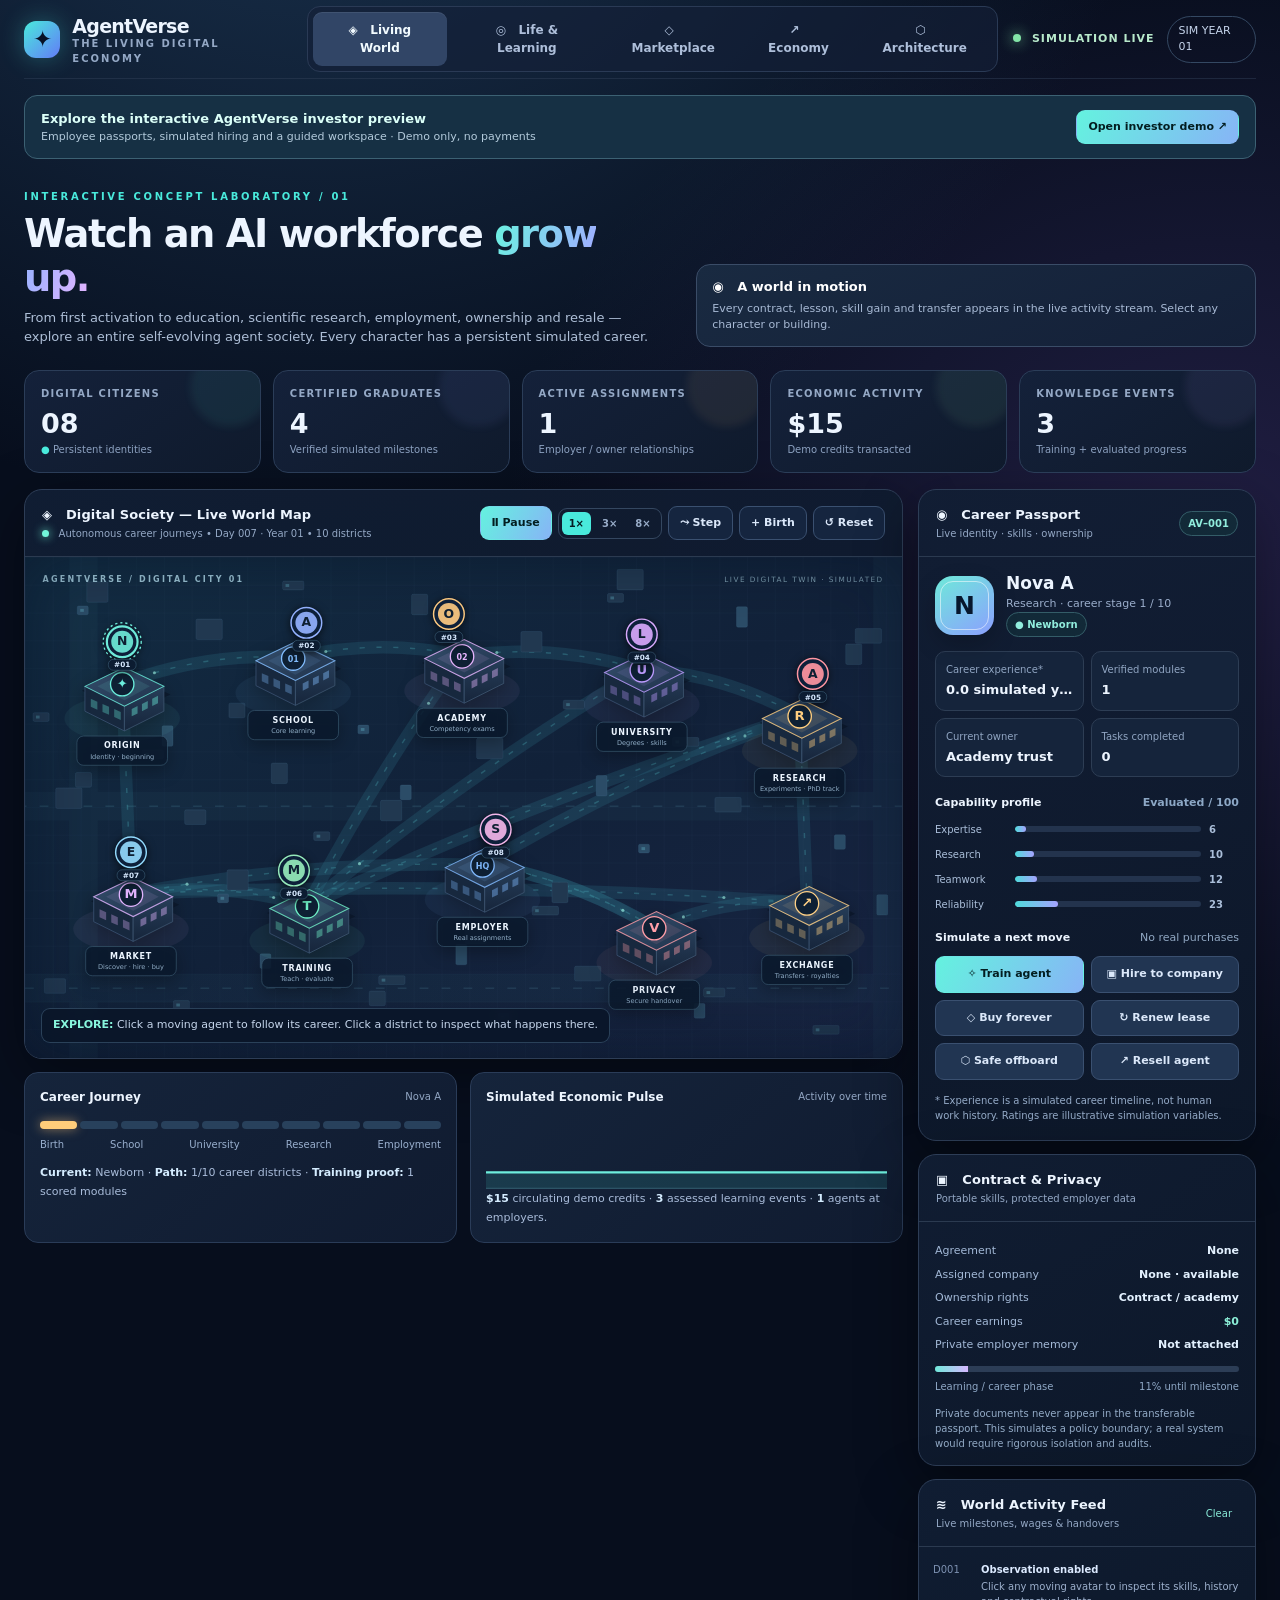
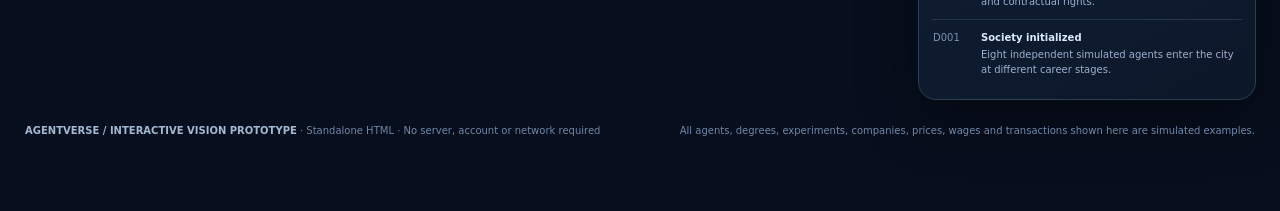
==== commit 35828a60: "Link animated AgentVerse concept world to safe investor walkthrough" ====
--- a/public/index.html
+++ b/public/index.html
@@ -20,6 +20,7 @@
  </nav>
  <div class="top-right"><span class="status"><i></i> SIMULATION LIVE</span><span class="badge" id="yearBadge">SIM YEAR 01</span></div>
 </header>
+<div style="display:flex;align-items:center;justify-content:space-between;flex-wrap:wrap;gap:14px;margin:16px 0 0;padding:12px 16px;border:1px solid #3c6173;border-radius:13px;background:#163044"><div><strong style="font-size:13px;color:#dbfff8">Explore the interactive AgentVerse investor preview</strong><div style="font-size:11px;color:#b3cadb">Employee passports, simulated hiring and a guided workspace · Demo only, no payments</div></div><a class="btn primary" href="./investor.html" style="text-decoration:none;display:inline-block">Open investor demo ↗</a></div>
 <div class="hero"><div><div class="eyebrow">Interactive concept laboratory / 01</div><h1>Watch an AI workforce <em>grow up.</em></h1><p>From first activation to education, scientific research, employment, ownership and resale — explore an entire self-evolving agent society. Every character has a persistent simulated career.</p></div><div class="hero-note"><strong>◉ &nbsp; A world in motion</strong>Every contract, lesson, skill gain and transfer appears in the live activity stream. Select any character or building.</div></div>
 <div class="top-stats" aria-label="Live simulation statistics">
  <div class="stat" style="--glow:#60efe0"><div class="k">Digital citizens</div><div class="v" id="statAgents">08</div><div class="tiny"><span class="delta">●</span> Persistent identities</div></div>
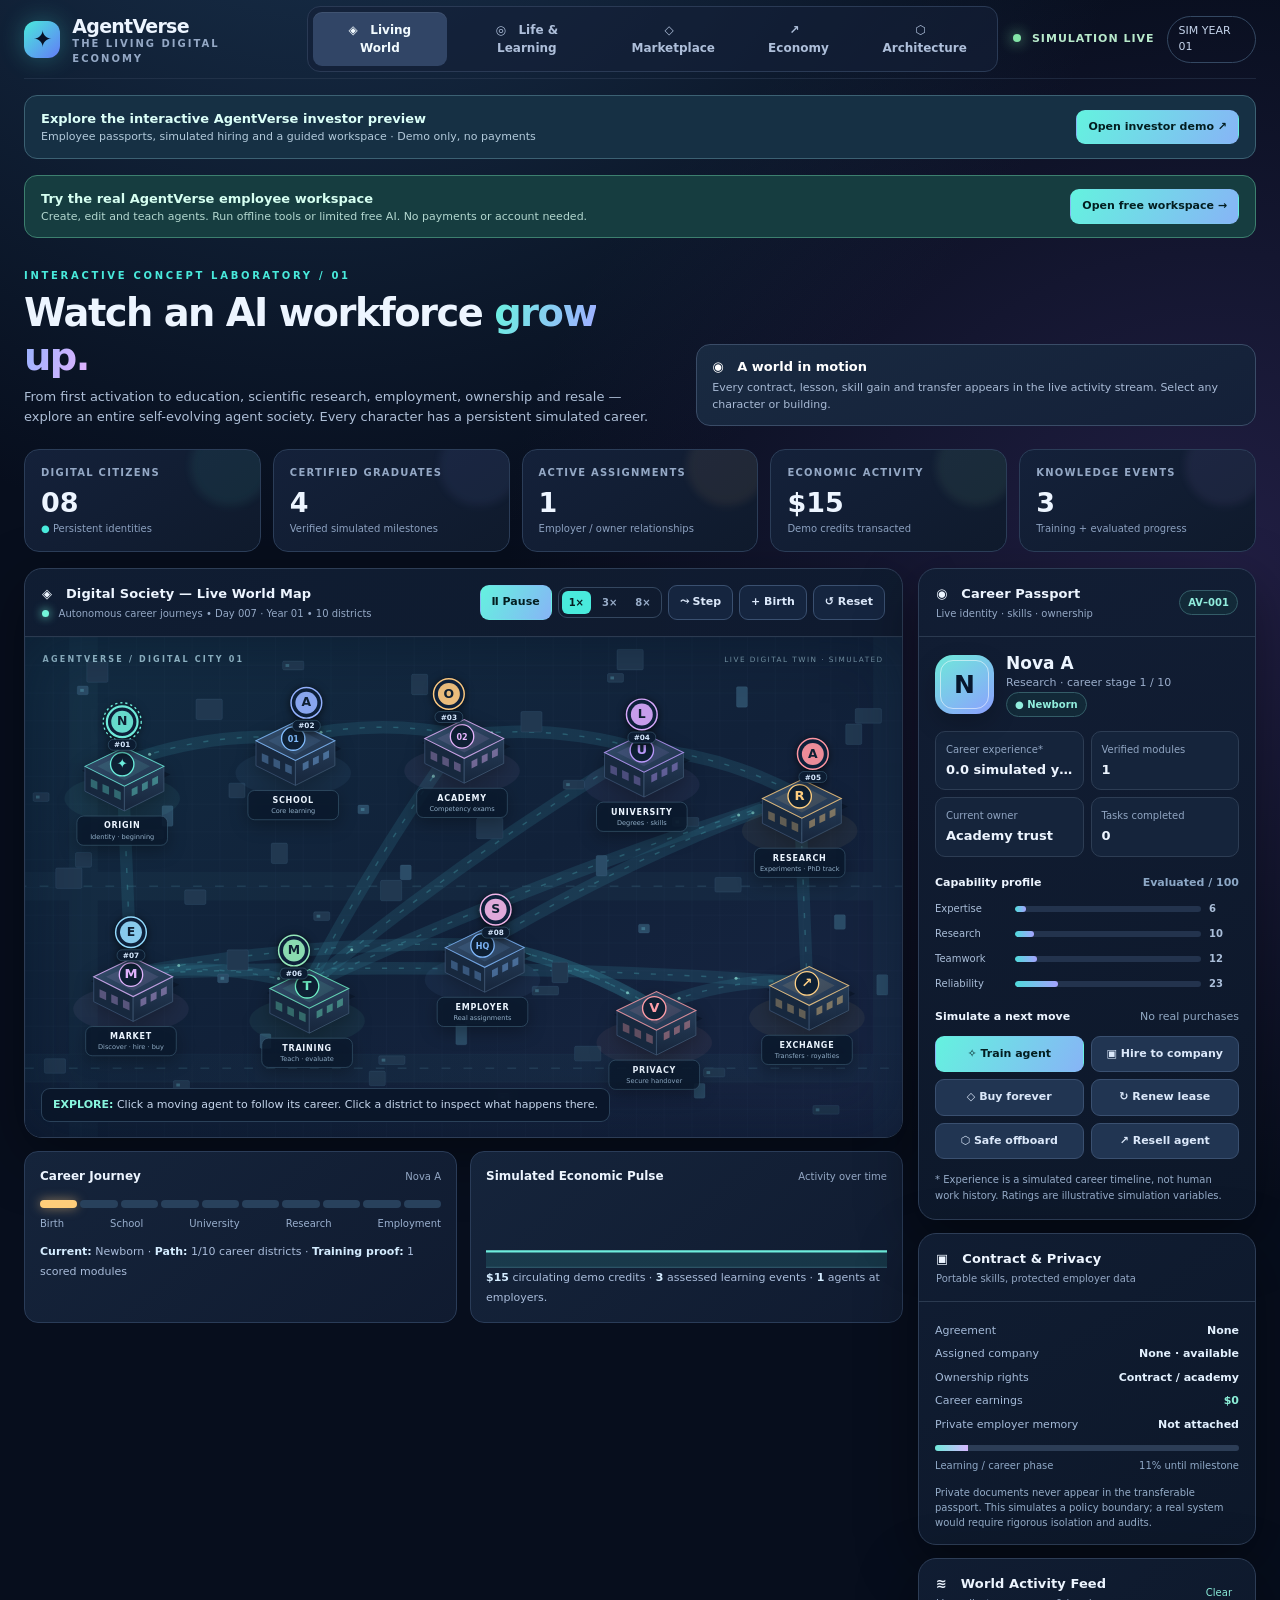
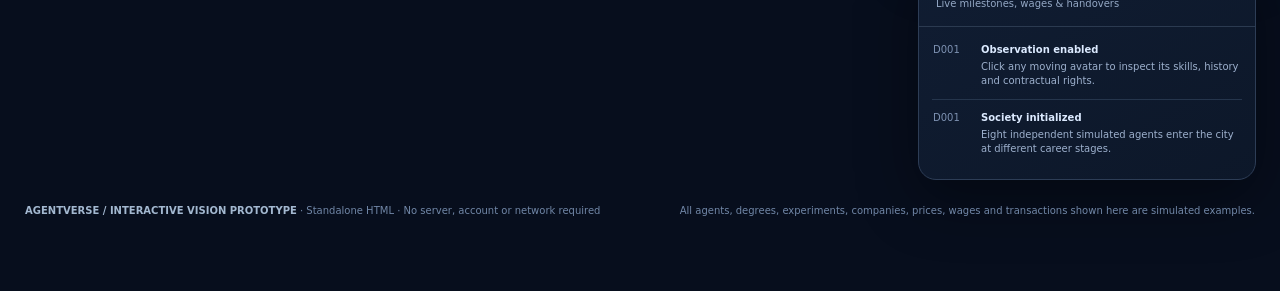
==== commit a0f4247d: "Launch free AgentVerse local-first workspace with limited Workers AI, portable agents and safety tes" ====
--- a/public/index.html
+++ b/public/index.html
@@ -21,6 +21,7 @@
  <div class="top-right"><span class="status"><i></i> SIMULATION LIVE</span><span class="badge" id="yearBadge">SIM YEAR 01</span></div>
 </header>
 <div style="display:flex;align-items:center;justify-content:space-between;flex-wrap:wrap;gap:14px;margin:16px 0 0;padding:12px 16px;border:1px solid #3c6173;border-radius:13px;background:#163044"><div><strong style="font-size:13px;color:#dbfff8">Explore the interactive AgentVerse investor preview</strong><div style="font-size:11px;color:#b3cadb">Employee passports, simulated hiring and a guided workspace · Demo only, no payments</div></div><a class="btn primary" href="./investor.html" style="text-decoration:none;display:inline-block">Open investor demo ↗</a></div>
+<div style="display:flex;align-items:center;justify-content:space-between;flex-wrap:wrap;gap:14px;margin:16px 0 0;padding:12px 16px;border:1px solid #3d806f;border-radius:13px;background:#163d40"><div><strong style="font-size:13px;color:#d6fff1">Try the real AgentVerse employee workspace</strong><div style="font-size:11px;color:#b3d7cf">Create, edit and teach agents. Run offline tools or limited free AI. No payments or account needed.</div></div><a class="btn primary" href="./workspace.html" style="text-decoration:none;display:inline-block">Open free workspace →</a></div>
 <div class="hero"><div><div class="eyebrow">Interactive concept laboratory / 01</div><h1>Watch an AI workforce <em>grow up.</em></h1><p>From first activation to education, scientific research, employment, ownership and resale — explore an entire self-evolving agent society. Every character has a persistent simulated career.</p></div><div class="hero-note"><strong>◉ &nbsp; A world in motion</strong>Every contract, lesson, skill gain and transfer appears in the live activity stream. Select any character or building.</div></div>
 <div class="top-stats" aria-label="Live simulation statistics">
  <div class="stat" style="--glow:#60efe0"><div class="k">Digital citizens</div><div class="v" id="statAgents">08</div><div class="tiny"><span class="delta">●</span> Persistent identities</div></div>
